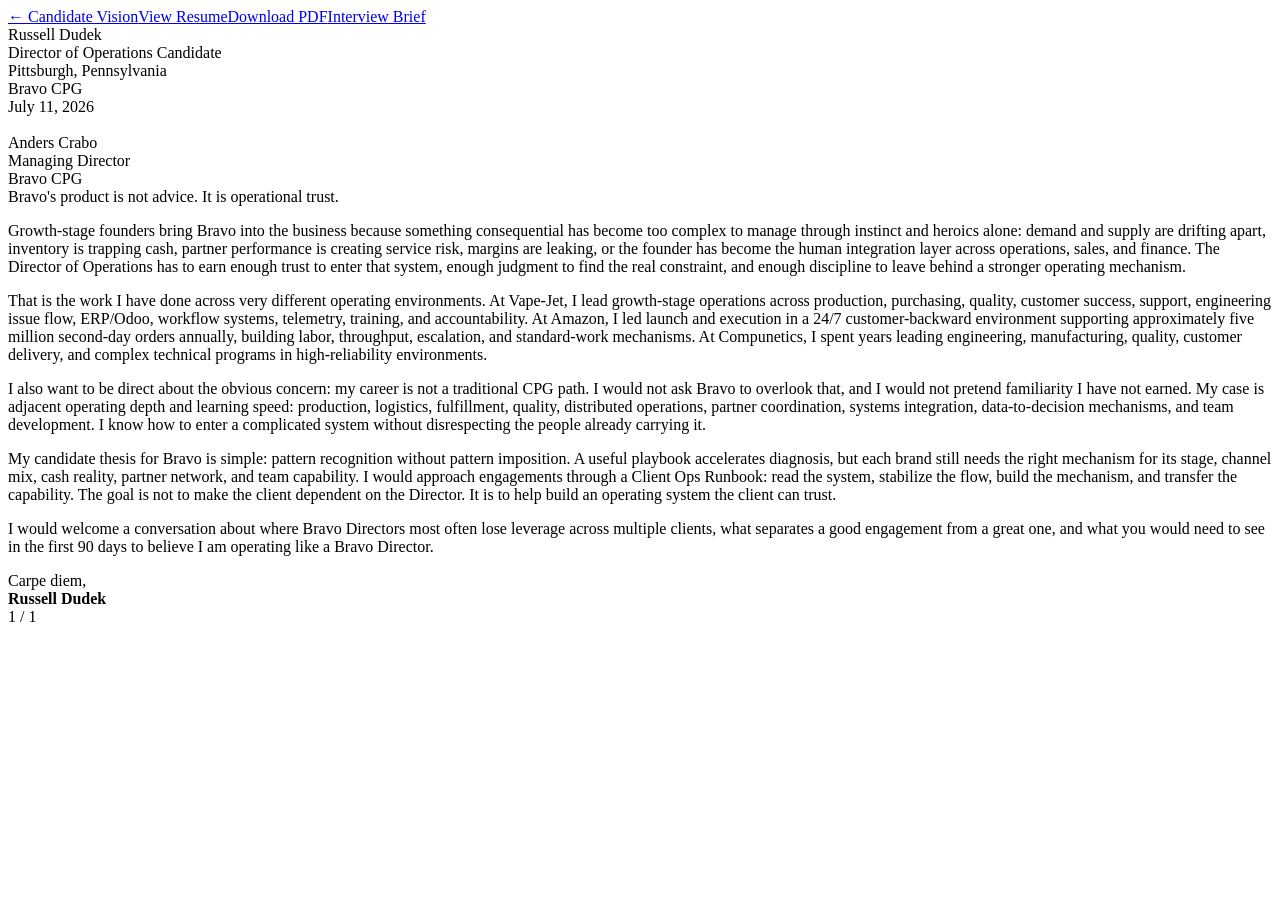
==== cover-letter.html @ 841be645 "Add one-page cover letter" ====
<!DOCTYPE html>
<html lang="en"><head><meta charset="utf-8"/><meta content="width=device-width,initial-scale=1" name="viewport"/><title>Russell Dudek | Cover Letter</title><meta content="https://airtable.com/appIlS3uJh5inT7zo/shrJfXWjArdTDacav" name="roleforge:job-posting-url"/><link href="styles.css" rel="stylesheet"/></head><body class="doc-body"><nav class="doc-nav"><a href="index.html">← Candidate Vision</a><span class="doc-actions"><a href="resume.html">View Resume</a><a download="" href="docs/russell-dudek-bravo-cpg-cover-letter.pdf">Download PDF</a><a href="interview-brief.html">Interview Brief</a></span></nav><section class="sheet cover-sheet"><header class="doc-head"><div><div class="doc-name">Russell Dudek</div><div class="doc-title">Director of Operations Candidate</div></div><div class="doc-contact">Pittsburgh, Pennsylvania<br/>Bravo CPG</div></header><div class="cover-meta">July 11, 2026<br/><br/>Anders Crabo<br/>Managing Director<br/>Bravo CPG</div><div class="cover-body"><div class="cover-hook">Bravo's product is not advice. It is operational trust.</div><p>Growth-stage founders bring Bravo into the business because something consequential has become too complex to manage through instinct and heroics alone: demand and supply are drifting apart, inventory is trapping cash, partner performance is creating service risk, margins are leaking, or the founder has become the human integration layer across operations, sales, and finance. The Director of Operations has to earn enough trust to enter that system, enough judgment to find the real constraint, and enough discipline to leave behind a stronger operating mechanism.</p><p>That is the work I have done across very different operating environments. At Vape-Jet, I lead growth-stage operations across production, purchasing, quality, customer success, support, engineering issue flow, ERP/Odoo, workflow systems, telemetry, training, and accountability. At Amazon, I led launch and execution in a 24/7 customer-backward environment supporting approximately five million second-day orders annually, building labor, throughput, escalation, and standard-work mechanisms. At Compunetics, I spent years leading engineering, manufacturing, quality, customer delivery, and complex technical programs in high-reliability environments.</p><p>I also want to be direct about the obvious concern: my career is not a traditional CPG path. I would not ask Bravo to overlook that, and I would not pretend familiarity I have not earned. My case is adjacent operating depth and learning speed: production, logistics, fulfillment, quality, distributed operations, partner coordination, systems integration, data-to-decision mechanisms, and team development. I know how to enter a complicated system without disrespecting the people already carrying it.</p><p>My candidate thesis for Bravo is simple: pattern recognition without pattern imposition. A useful playbook accelerates diagnosis, but each brand still needs the right mechanism for its stage, channel mix, cash reality, partner network, and team capability. I would approach engagements through a Client Ops Runbook: read the system, stabilize the flow, build the mechanism, and transfer the capability. The goal is not to make the client dependent on the Director. It is to help build an operating system the client can trust.</p><p>I would welcome a conversation about where Bravo Directors most often lose leverage across multiple clients, what separates a good engagement from a great one, and what you would need to see in the first 90 days to believe I am operating like a Bravo Director.</p></div><div class="cover-signoff">Carpe diem,<br/><strong>Russell Dudek</strong></div><div class="page-tag">1 / 1</div></section></body></html>
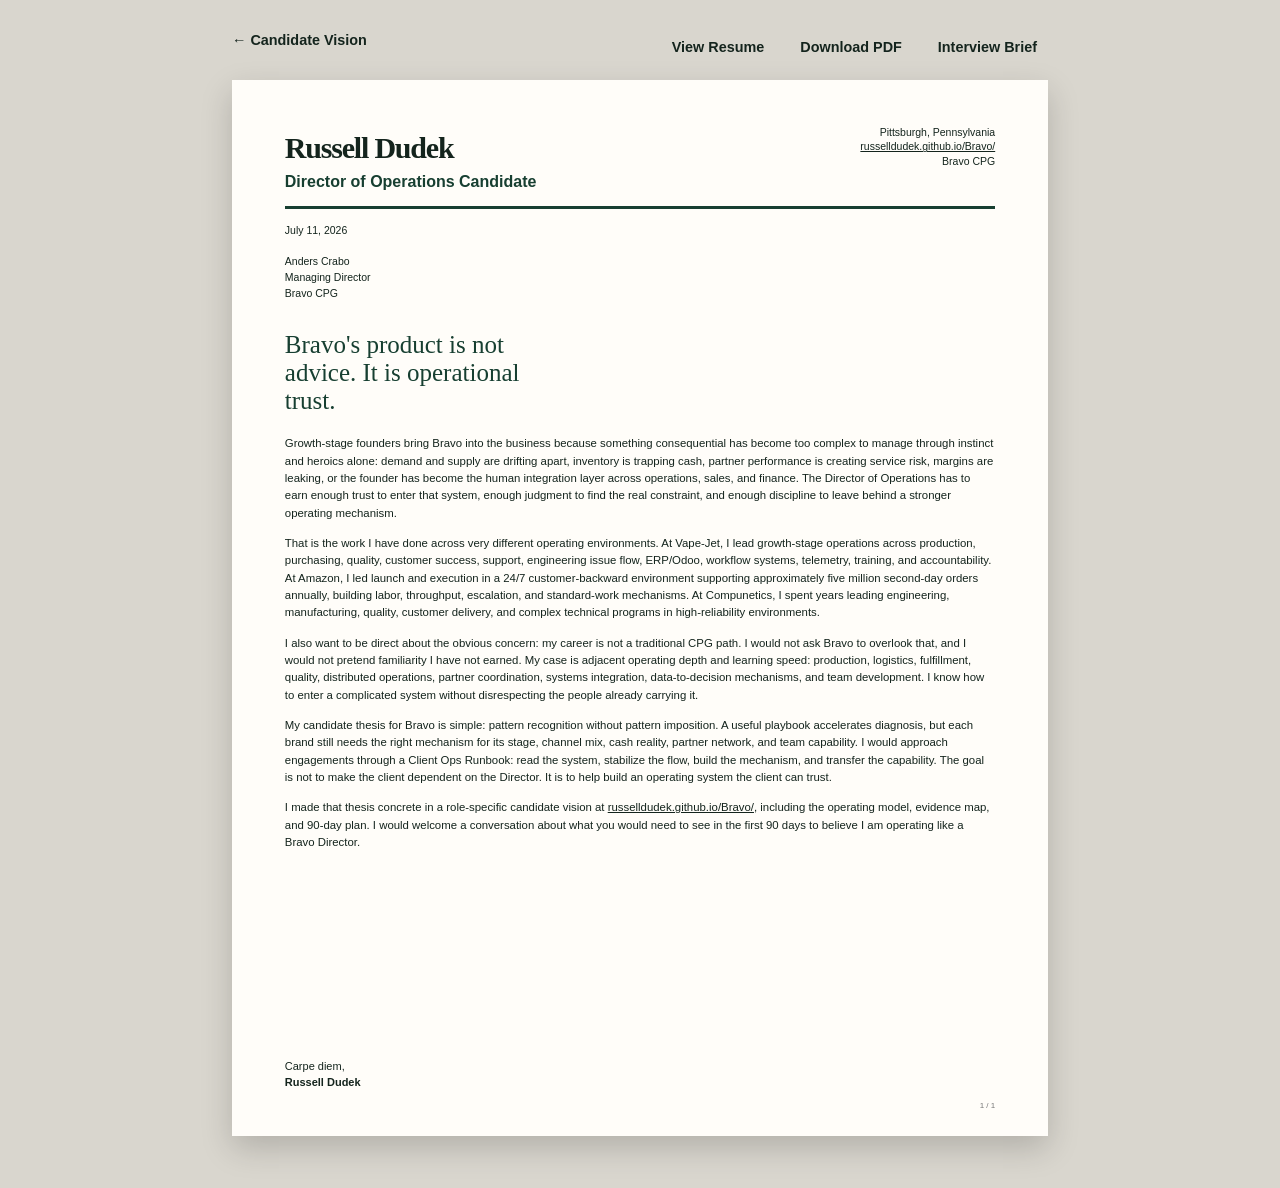
==== commit 79a59198: "Add campaign site link to cover letter" ====
--- a/cover-letter.html
+++ b/cover-letter.html
@@ -1,2 +1,2 @@
 <!DOCTYPE html>
-<html lang="en"><head><meta charset="utf-8"/><meta content="width=device-width,initial-scale=1" name="viewport"/><title>Russell Dudek | Cover Letter</title><meta content="https://airtable.com/appIlS3uJh5inT7zo/shrJfXWjArdTDacav" name="roleforge:job-posting-url"/><link href="styles.css" rel="stylesheet"/></head><body class="doc-body"><nav class="doc-nav"><a href="index.html">← Candidate Vision</a><span class="doc-actions"><a href="resume.html">View Resume</a><a download="" href="docs/russell-dudek-bravo-cpg-cover-letter.pdf">Download PDF</a><a href="interview-brief.html">Interview Brief</a></span></nav><section class="sheet cover-sheet"><header class="doc-head"><div><div class="doc-name">Russell Dudek</div><div class="doc-title">Director of Operations Candidate</div></div><div class="doc-contact">Pittsburgh, Pennsylvania<br/>Bravo CPG</div></header><div class="cover-meta">July 11, 2026<br/><br/>Anders Crabo<br/>Managing Director<br/>Bravo CPG</div><div class="cover-body"><div class="cover-hook">Bravo's product is not advice. It is operational trust.</div><p>Growth-stage founders bring Bravo into the business because something consequential has become too complex to manage through instinct and heroics alone: demand and supply are drifting apart, inventory is trapping cash, partner performance is creating service risk, margins are leaking, or the founder has become the human integration layer across operations, sales, and finance. The Director of Operations has to earn enough trust to enter that system, enough judgment to find the real constraint, and enough discipline to leave behind a stronger operating mechanism.</p><p>That is the work I have done across very different operating environments. At Vape-Jet, I lead growth-stage operations across production, purchasing, quality, customer success, support, engineering issue flow, ERP/Odoo, workflow systems, telemetry, training, and accountability. At Amazon, I led launch and execution in a 24/7 customer-backward environment supporting approximately five million second-day orders annually, building labor, throughput, escalation, and standard-work mechanisms. At Compunetics, I spent years leading engineering, manufacturing, quality, customer delivery, and complex technical programs in high-reliability environments.</p><p>I also want to be direct about the obvious concern: my career is not a traditional CPG path. I would not ask Bravo to overlook that, and I would not pretend familiarity I have not earned. My case is adjacent operating depth and learning speed: production, logistics, fulfillment, quality, distributed operations, partner coordination, systems integration, data-to-decision mechanisms, and team development. I know how to enter a complicated system without disrespecting the people already carrying it.</p><p>My candidate thesis for Bravo is simple: pattern recognition without pattern imposition. A useful playbook accelerates diagnosis, but each brand still needs the right mechanism for its stage, channel mix, cash reality, partner network, and team capability. I would approach engagements through a Client Ops Runbook: read the system, stabilize the flow, build the mechanism, and transfer the capability. The goal is not to make the client dependent on the Director. It is to help build an operating system the client can trust.</p><p>I would welcome a conversation about where Bravo Directors most often lose leverage across multiple clients, what separates a good engagement from a great one, and what you would need to see in the first 90 days to believe I am operating like a Bravo Director.</p></div><div class="cover-signoff">Carpe diem,<br/><strong>Russell Dudek</strong></div><div class="page-tag">1 / 1</div></section></body></html>
+<html lang="en"><head><meta charset="utf-8"/><meta content="width=device-width,initial-scale=1" name="viewport"/><title>Russell Dudek | Cover Letter</title><meta content="https://airtable.com/appIlS3uJh5inT7zo/shrJfXWjArdTDacav" name="roleforge:job-posting-url"/><link href="styles.css" rel="stylesheet"/></head><body class="doc-body"><nav class="doc-nav"><a href="index.html">← Candidate Vision</a><span class="doc-actions"><a href="resume.html">View Resume</a><a download="" href="docs/russell-dudek-bravo-cpg-cover-letter.pdf">Download PDF</a><a href="interview-brief.html">Interview Brief</a></span></nav><section class="sheet cover-sheet"><header class="doc-head"><div><div class="doc-name">Russell Dudek</div><div class="doc-title">Director of Operations Candidate</div></div><div class="doc-contact">Pittsburgh, Pennsylvania<br/><a href="https://russelldudek.github.io/Bravo/">russelldudek.github.io/Bravo/</a><br/>Bravo CPG</div></header><div class="cover-meta">July 11, 2026<br/><br/>Anders Crabo<br/>Managing Director<br/>Bravo CPG</div><div class="cover-body"><div class="cover-hook">Bravo's product is not advice. It is operational trust.</div><p>Growth-stage founders bring Bravo into the business because something consequential has become too complex to manage through instinct and heroics alone: demand and supply are drifting apart, inventory is trapping cash, partner performance is creating service risk, margins are leaking, or the founder has become the human integration layer across operations, sales, and finance. The Director of Operations has to earn enough trust to enter that system, enough judgment to find the real constraint, and enough discipline to leave behind a stronger operating mechanism.</p><p>That is the work I have done across very different operating environments. At Vape-Jet, I lead growth-stage operations across production, purchasing, quality, customer success, support, engineering issue flow, ERP/Odoo, workflow systems, telemetry, training, and accountability. At Amazon, I led launch and execution in a 24/7 customer-backward environment supporting approximately five million second-day orders annually, building labor, throughput, escalation, and standard-work mechanisms. At Compunetics, I spent years leading engineering, manufacturing, quality, customer delivery, and complex technical programs in high-reliability environments.</p><p>I also want to be direct about the obvious concern: my career is not a traditional CPG path. I would not ask Bravo to overlook that, and I would not pretend familiarity I have not earned. My case is adjacent operating depth and learning speed: production, logistics, fulfillment, quality, distributed operations, partner coordination, systems integration, data-to-decision mechanisms, and team development. I know how to enter a complicated system without disrespecting the people already carrying it.</p><p>My candidate thesis for Bravo is simple: pattern recognition without pattern imposition. A useful playbook accelerates diagnosis, but each brand still needs the right mechanism for its stage, channel mix, cash reality, partner network, and team capability. I would approach engagements through a Client Ops Runbook: read the system, stabilize the flow, build the mechanism, and transfer the capability. The goal is not to make the client dependent on the Director. It is to help build an operating system the client can trust.</p><p>I made that thesis concrete in a role-specific candidate vision at <a href="https://russelldudek.github.io/Bravo/">russelldudek.github.io/Bravo/</a>, including the operating model, evidence map, and 90-day plan. I would welcome a conversation about what you would need to see in the first 90 days to believe I am operating like a Bravo Director.</p></div><div class="cover-signoff">Carpe diem,<br/><strong>Russell Dudek</strong></div><div class="page-tag">1 / 1</div></section></body></html>
--- a/styles.css
+++ b/styles.css
@@ -0,0 +1,205 @@
+:root{
+  --ink:#14241d;
+  --forest:#173f31;
+  --forest-2:#0f2d24;
+  --leaf:#88c96a;
+  --lime:#c7ee93;
+  --paper:#f6f3ea;
+  --paper-2:#fffdf7;
+  --warm:#e8e1d1;
+  --orange:#e86f44;
+  --red:#b4432d;
+  --muted:#66726c;
+  --line:#c9c5b9;
+  --shadow:0 18px 45px rgba(20,36,29,.14);
+  --radius:18px;
+}
+*{box-sizing:border-box}
+html{scroll-behavior:smooth}
+body{margin:0;background:var(--paper);color:var(--ink);font-family:Inter,ui-sans-serif,-apple-system,BlinkMacSystemFont,"Segoe UI",sans-serif;line-height:1.5}
+a{color:inherit}
+a:hover{color:var(--red)}
+.container{width:min(1160px,calc(100% - 36px));margin:0 auto}
+.topbar{position:sticky;top:0;z-index:30;background:rgba(246,243,234,.94);backdrop-filter:blur(14px);border-bottom:1px solid rgba(23,63,49,.14)}
+.nav{display:flex;align-items:center;justify-content:space-between;gap:20px;min-height:68px}
+.brand{font-weight:900;letter-spacing:-.03em;text-decoration:none}.brand span{color:var(--red)}
+.navlinks{display:flex;gap:18px;flex-wrap:wrap;font-size:.9rem}.navlinks a{text-decoration:none;font-weight:700}
+.hero{padding:72px 0 48px;overflow:hidden}
+.hero-grid{display:grid;grid-template-columns:minmax(0,1.05fr) minmax(330px,.95fr);gap:46px;align-items:center}
+.eyebrow{text-transform:uppercase;letter-spacing:.14em;font-size:.76rem;font-weight:900;color:var(--red)}
+h1,h2,h3{font-family:Georgia,"Times New Roman",serif;line-height:1.02;letter-spacing:-.035em;margin:0}
+h1{font-size:clamp(3rem,7vw,6.5rem);max-width:10ch}
+h2{font-size:clamp(2.2rem,4.3vw,4.2rem)}
+h3{font-size:clamp(1.35rem,2vw,2rem)}
+.lead{font-size:clamp(1.05rem,1.6vw,1.35rem);max-width:62ch;color:#31433b}
+.hero-actions{display:flex;gap:12px;flex-wrap:wrap;margin-top:28px}
+.btn{display:inline-flex;align-items:center;justify-content:center;min-height:46px;padding:0 18px;border:1px solid var(--forest);border-radius:999px;text-decoration:none;font-weight:850;transition:.2s transform,.2s background,.2s color}.btn:hover{transform:translateY(-2px);color:inherit}.btn.primary{background:var(--forest);color:white}.btn.secondary{background:transparent}
+.runbook{position:relative;background:var(--forest);color:white;border-radius:28px;padding:30px;box-shadow:var(--shadow);transform:rotate(1deg)}
+.runbook:before{content:"CLIENT OPS RUNBOOK";position:absolute;left:-42px;top:50%;transform:rotate(-90deg) translateX(-50%);transform-origin:left top;font-size:.72rem;letter-spacing:.16em;font-weight:900;color:var(--lime)}
+.runbook-header{display:flex;justify-content:space-between;gap:16px;align-items:center;padding-bottom:18px;border-bottom:1px solid rgba(255,255,255,.25)}
+.runbook small{color:#cfe1d8}
+.chapter-list{display:grid;gap:12px;margin-top:18px}.chapter{display:grid;grid-template-columns:42px 1fr auto;gap:12px;align-items:center;padding:14px;border-radius:14px;background:rgba(255,255,255,.08);border:1px solid rgba(255,255,255,.12)}
+.chapter b{font-family:Georgia,serif;font-size:1.15rem}.chapter .num{width:34px;height:34px;border-radius:50%;display:grid;place-items:center;background:var(--lime);color:var(--forest-2);font-weight:950}.chapter .mark{font-size:.82rem;color:var(--lime);font-weight:900}
+.section{padding:76px 0}.section.alt{background:var(--paper-2);border-top:1px solid var(--line);border-bottom:1px solid var(--line)}
+.section-head{display:grid;grid-template-columns:.7fr 1.3fr;gap:28px;align-items:end;margin-bottom:34px}.section-head p{margin:0;color:var(--muted);font-size:1.08rem}
+.tension-grid{display:grid;grid-template-columns:repeat(2,1fr);gap:18px}.tension{padding:24px;border-top:5px solid var(--forest);background:var(--paper-2);box-shadow:0 8px 24px rgba(20,36,29,.08)}.tension strong{display:block;font-size:1.15rem;margin-bottom:8px}.tension p{margin:0;color:var(--muted)}
+.manifesto{background:var(--forest-2);color:white;border-radius:30px;padding:clamp(28px,5vw,60px);box-shadow:var(--shadow)}.manifesto blockquote{font-family:Georgia,serif;font-size:clamp(2rem,4vw,4rem);line-height:1.08;margin:0;max-width:18ch}.manifesto p{max-width:70ch;color:#d7e3de}
+.model{display:grid;grid-template-columns:290px 1fr;gap:28px;align-items:start}.model-index{position:sticky;top:94px;display:grid;gap:10px}.model-index button{appearance:none;border:1px solid var(--line);background:var(--paper-2);text-align:left;padding:14px 16px;border-radius:12px;font:inherit;font-weight:850;cursor:pointer}.model-index button[aria-selected="true"]{background:var(--forest);color:white;border-color:var(--forest)}
+.model-panel{min-height:430px;background:var(--paper-2);border:1px solid var(--line);border-radius:24px;padding:30px;box-shadow:var(--shadow)}.panel-kicker{color:var(--red);font-weight:900;text-transform:uppercase;letter-spacing:.1em;font-size:.74rem}.panel-grid{display:grid;grid-template-columns:1fr 1fr;gap:16px;margin-top:24px}.artifact{padding:18px;border:1px dashed var(--line);border-radius:14px;background:#fff}.artifact b{display:block;margin-bottom:6px}.artifact p{margin:0;color:var(--muted);font-size:.94rem}
+.scorebar{display:grid;grid-template-columns:160px 1fr 46px;gap:12px;align-items:center;margin:12px 0}.bar{height:10px;border-radius:999px;background:#e4e5df;overflow:hidden}.bar i{display:block;height:100%;background:var(--forest);border-radius:inherit}
+.proof-trail{position:relative;margin-top:34px}.proof-trail:before{content:"";position:absolute;left:20px;top:0;bottom:0;width:2px;background:var(--line)}.proof-item{position:relative;padding:0 0 34px 70px}.proof-item:before{content:"";position:absolute;left:11px;top:5px;width:20px;height:20px;border-radius:50%;background:var(--paper);border:5px solid var(--forest)}.proof-item h3{margin-bottom:6px}.proof-meta{font-weight:900;color:var(--red);font-size:.84rem;text-transform:uppercase;letter-spacing:.08em}.proof-item p{color:var(--muted);max-width:75ch}
+.plan-grid{display:grid;grid-template-columns:repeat(3,1fr);gap:18px}.phase{background:var(--paper-2);border:1px solid var(--line);border-radius:20px;padding:24px}.phase .day{font-size:3rem;font-family:Georgia,serif;color:var(--forest);font-weight:700}.phase ul{padding-left:18px;color:var(--muted)}
+.objection{display:grid;grid-template-columns:1fr 1.4fr;gap:28px;background:#241d18;color:#fff;border-radius:26px;padding:34px}.objection h2{font-size:clamp(2rem,4vw,3.8rem)}.objection p{color:#e9e0d7}.truth{border-left:4px solid var(--orange);padding-left:18px;font-weight:800}
+.q-list{counter-reset:q;display:grid;gap:14px}.q{counter-increment:q;display:grid;grid-template-columns:48px 1fr;gap:18px;align-items:start;padding:18px 0;border-bottom:1px solid var(--line)}.q:before{content:counter(q,decimal-leading-zero);font-family:Georgia,serif;font-size:1.5rem;color:var(--red)}
+.source-list{font-size:.9rem;color:var(--muted)}
+.footer{padding:34px 0 60px}.footer-grid{display:flex;justify-content:space-between;gap:20px;flex-wrap:wrap;border-top:1px solid var(--line);padding-top:24px}
+.note{padding:16px;border-left:4px solid var(--leaf);background:#eef6e9;color:#31433b}
+.hypothesis{font-size:.86rem;color:#6c5c50;font-style:italic}
+/* document pages */
+.doc-body{background:#d9d6ce;padding:30px}.doc-nav{width:min(8.5in,calc(100% - 20px));margin:0 auto 14px;display:flex;justify-content:space-between;gap:12px;flex-wrap:wrap}.doc-nav a{text-decoration:none;font-weight:800;font-size:.9rem}.sheet{width:8.5in;min-height:11in;margin:0 auto 22px;background:#fffdf9;box-shadow:0 12px 30px rgba(0,0,0,.18);padding:.47in .55in;position:relative;overflow:hidden}.sheet + .sheet{page-break-before:always}.doc-head{display:flex;justify-content:space-between;gap:28px;border-bottom:3px solid var(--forest);padding-bottom:12px;margin-bottom:14px}.doc-name{font-family:Georgia,serif;font-size:30px;font-weight:700;letter-spacing:-.04em}.doc-title{font-weight:900;color:var(--forest)}.doc-contact{text-align:right;font-size:10.5px;line-height:1.4}.doc-summary{font-size:11px;line-height:1.42;margin:0 0 12px}.cap-strip{display:flex;flex-wrap:wrap;gap:5px;margin-bottom:13px}.cap-strip span{font-size:8.5px;font-weight:850;text-transform:uppercase;letter-spacing:.045em;padding:4px 7px;border:1px solid #97aa9f;border-radius:999px}.resume-grid{display:grid;grid-template-columns:1.62fr .78fr;gap:20px}.resume-main h2,.resume-side h2,.cover-body h2{font-family:Inter,ui-sans-serif,sans-serif;font-size:11px;letter-spacing:.08em;text-transform:uppercase;border-bottom:1px solid var(--line);padding-bottom:4px;margin:0 0 8px;color:var(--forest)}.role{margin-bottom:12px}.role-top{display:flex;justify-content:space-between;gap:10px;align-items:baseline}.role h3{font-family:Inter,ui-sans-serif,sans-serif;font-size:12.2px;letter-spacing:0;line-height:1.2;margin:0}.role .org{font-size:10px;font-weight:900;color:var(--red)}.role .dates{font-size:9px;color:var(--muted);white-space:nowrap}.role ul{margin:5px 0 0;padding-left:15px;font-size:9.4px;line-height:1.32}.role li{margin-bottom:3px}.side-block{margin-bottom:13px}.side-block p,.side-block li{font-size:9.3px;line-height:1.34}.side-block ul{margin:4px 0 0;padding-left:15px}.small-link{font-size:8.5px;word-break:break-all}.page-tag{position:absolute;right:.55in;bottom:.25in;font-size:8px;color:#777}
+.cover-sheet{display:flex;flex-direction:column}.cover-meta{font-size:10.5px;margin-bottom:26px}.cover-body{font-size:11.4px;line-height:1.52}.cover-body p{margin:0 0 13px}.cover-signoff{margin-top:auto;font-size:11px}.cover-hook{font-family:Georgia,serif;font-size:25px;line-height:1.12;color:var(--forest);margin:4px 0 20px;max-width:19ch}
+/* portfolio simulator */
+.sim-grid{display:grid;grid-template-columns:repeat(4,1fr);gap:14px}.client-card{background:var(--paper-2);border:1px solid var(--line);border-radius:18px;padding:18px}.client-card h3{font-family:Inter,sans-serif;font-size:1.1rem;letter-spacing:0}.metric-row{margin:14px 0}.metric-row label{display:flex;justify-content:space-between;font-size:.88rem;font-weight:800}.metric-row input{width:100%}.score{font-family:Georgia,serif;font-size:2.4rem;color:var(--forest)}.allocation{margin-top:10px;padding:10px;border-radius:12px;background:#eef6e9;font-weight:850}.sim-summary{margin-top:22px;padding:20px;border-radius:18px;background:var(--forest);color:white}
+@media (max-width:900px){.hero-grid,.section-head,.model,.objection{grid-template-columns:1fr}.model-index{position:static;grid-template-columns:repeat(2,1fr)}.tension-grid,.panel-grid,.plan-grid,.sim-grid{grid-template-columns:1fr 1fr}.runbook{transform:none}.runbook:before{display:none}}
+@media (max-width:620px){.nav{align-items:flex-start;padding:12px 0}.navlinks{font-size:.8rem;gap:10px}.hero{padding-top:44px}.tension-grid,.panel-grid,.plan-grid,.sim-grid{grid-template-columns:1fr}.model-index{grid-template-columns:1fr}.objection{padding:24px}.scorebar{grid-template-columns:110px 1fr 40px}}
+@media (prefers-reduced-motion:reduce){html{scroll-behavior:auto}*,*:before,*:after{animation:none!important;transition:none!important}}
+@media print{
+  @page{size:Letter;margin:0}
+  body.doc-body{background:white;padding:0}
+  .doc-nav{display:none!important}
+  .sheet{width:8.5in;height:11in;min-height:11in;margin:0;box-shadow:none;page-break-after:always;break-after:page}
+  .sheet:last-child{page-break-after:auto;break-after:auto}
+  a{text-decoration:none;color:inherit}
+}
+
+
+/* canonical RoleForge artifact controls and balanced print composition */
+.doc-actions{display:flex;gap:14px;align-items:center;flex-wrap:wrap}
+.doc-actions a,.artifact-actions a{border-radius:999px;padding:7px 11px;outline-offset:3px}
+.doc-actions a:focus-visible,.artifact-actions a:focus-visible,.doc-nav a:focus-visible{outline:3px solid var(--orange)}
+.artifact-actions{background:var(--paper-2);border-bottom:1px solid var(--line)}
+.artifact-actions-inner{display:flex;align-items:center;justify-content:space-between;gap:16px;padding:12px 0}
+.artifact-actions a{text-decoration:none;font-weight:850}
+.resume-sheet{padding:.42in .50in .40in}
+.resume-grid-balanced{grid-template-columns:1.7fr .82fr;gap:18px}
+.resume-grid-balanced .role{margin-bottom:13px}
+.resume-grid-balanced .role h3{font-size:12.8px}
+.resume-grid-balanced .role .org{font-size:10.4px}
+.resume-grid-balanced .role .dates{font-size:9.4px}
+.resume-grid-balanced .role ul{font-size:9.8px;line-height:1.37;margin-top:6px}
+.resume-grid-balanced .role li{margin-bottom:3.5px}
+.resume-grid-balanced .side-block{margin-bottom:15px}
+.resume-grid-balanced .side-block p,.resume-grid-balanced .side-block li{font-size:9.7px;line-height:1.39}
+.resume-grid-balanced .resume-main h2,.resume-grid-balanced .resume-side h2{font-size:11.3px}
+.emphasis-block{border-left:3px solid var(--orange);padding-left:10px}
+.section-spacer{margin-top:12px!important}
+.transfer-table{width:100%;border-collapse:collapse;font-size:8.9px;line-height:1.3;margin-top:5px}
+.transfer-table th,.transfer-table td{border:1px solid #c9c5b9;padding:5px 6px;vertical-align:top;text-align:left}
+.transfer-table th{background:#edf2ec;color:var(--forest);font-size:8.2px;text-transform:uppercase;letter-spacing:.05em}
+.muted-copy{color:var(--muted)}
+.tight-list{margin:4px 0 7px;padding-left:17px;font-size:9.7px;line-height:1.38}
+.page-two-grid .resume-main{padding-bottom:.18in}
+.report-body .section,.report-body .hero{break-inside:auto}
+.report-body .tension,.report-body .phase,.report-body .proof-item,.report-body .objection,.report-body .q,.report-body .manifesto,.report-body .note,.report-body .client-card,.report-body .sim-summary{break-inside:avoid;page-break-inside:avoid}
+.report-body h1,.report-body h2,.report-body h3{break-after:avoid;page-break-after:avoid}
+
+@media print{
+  .artifact-actions,.report-body .topbar,.report-body .footer{display:none!important}
+  body.report-body{background:white;color:#17221d;font-size:9.4pt;line-height:1.38}
+  body.report-body .container{width:auto;max-width:none;margin:0}
+  body.report-body .hero{padding:.35in .55in .22in;border-bottom:2px solid var(--forest)}
+  body.report-body .section{padding:.28in .55in;border-top:0}
+  body.report-body .section.alt{background:#f7f5ef!important;border-top:1px solid #d4d0c5;border-bottom:1px solid #d4d0c5}
+  body.report-body h1{font-size:28pt;max-width:none}
+  body.report-body h2{font-size:19pt}
+  body.report-body h3{font-size:12pt}
+  body.report-body .lead{font-size:11pt}
+  body.report-body .section-head{grid-template-columns:.9fr 1.1fr;gap:18px;margin-bottom:18px}
+  body.report-body .section-head p{font-size:9.4pt}
+  body.report-body .tension-grid{gap:10px}
+  body.report-body .tension{padding:13px;box-shadow:none}
+  body.report-body .plan-grid{gap:10px}
+  body.report-body .phase{padding:14px}
+  body.report-body .phase .day{font-size:23pt}
+  body.report-body .proof-item{padding:0 0 18px 50px}
+  body.report-body .proof-trail:before{left:14px}
+  body.report-body .proof-item:before{left:5px}
+  body.report-body .manifesto{padding:22px;box-shadow:none}
+  body.report-body .manifesto blockquote{font-size:25pt}
+  body.report-body .objection{padding:20px;gap:18px}
+  body.report-body .q{padding:11px 0;gap:10px;grid-template-columns:38px 1fr}
+  body.report-body .sim-grid{gap:8px}
+  body.report-body .client-card{padding:11px}
+  body.report-body input[type=range]{display:none}
+  body.report-body .score{font-size:22pt}
+  @page{size:Letter;margin:.34in .25in .42in;@bottom-center{content:"Bravo CPG Candidate Campaign  |  " counter(page) " / " counter(pages);font-size:7.5pt;color:#66726c}}
+}
+
+@media print{
+  body.report-one{font-size:7.7pt;line-height:1.24}
+  body.report-one .hero{padding:.16in .42in .10in}
+  body.report-one .section{padding:.11in .42in}
+  body.report-one h1{font-size:20pt;line-height:1.0}
+  body.report-one h2{font-size:13.2pt;line-height:1.04}
+  body.report-one h3{font-size:9.4pt}
+  body.report-one .lead{font-size:8.6pt;line-height:1.28}
+  body.report-one .section-head{gap:11px;margin-bottom:8px}
+  body.report-one .section-head p{font-size:7.7pt;line-height:1.25}
+  body.report-one .eyebrow{font-size:6.4pt;margin-bottom:3px}
+  body.report-one .tension-grid,body.report-one .plan-grid,body.report-one .sim-grid{gap:6px}
+  body.report-one .tension,body.report-one .phase,body.report-one .client-card{padding:8px;border-radius:8px}
+  body.report-one .phase .day{font-size:16pt}
+  body.report-one .phase ul{margin:4px 0;padding-left:13px}
+  body.report-one .phase li{margin-bottom:1px}
+  body.report-one .q{padding:5px 0;grid-template-columns:25px 1fr;gap:6px}
+  body.report-one .q:before{font-size:10pt}
+  body.report-one .objection{padding:10px;gap:10px;border-radius:10px}
+  body.report-one .manifesto{padding:10px;border-radius:10px}
+  body.report-one .manifesto blockquote{font-size:16pt}
+  body.report-one .score{font-size:15pt}
+  body.report-one .metric-row{margin:4px 0}
+  body.report-one .metric-row label{font-size:7pt}
+  body.report-one .sim-summary{padding:7px;margin-top:5px}
+  body.report-one .btn{min-height:0;padding:4px 8px;font-size:7pt}
+  body.report-entry .section:last-of-type .btn{display:none}
+  body.report-entry .section:last-of-type{border-top:1px solid #d4d0c5}
+  body.report-sim .section:last-of-type{padding-top:6px}
+  body.report-sim .section:last-of-type .note{padding:5px;font-size:7pt}
+  body.report-questions .q-list{gap:0}
+  body.report-questions .section:last-of-type{padding-top:6px}
+  body.report-objections .tension-grid{grid-template-columns:repeat(2,1fr)}
+
+  body.report-two{font-size:8.1pt;line-height:1.27}
+  body.report-two .hero{padding:.20in .45in .12in}
+  body.report-two .section{padding:.14in .45in}
+  body.report-two h1{font-size:22pt}
+  body.report-two h2{font-size:14.5pt}
+  body.report-two h3{font-size:10pt}
+  body.report-two .lead{font-size:9pt}
+  body.report-two .section-head{gap:12px;margin-bottom:9px}
+  body.report-two .section-head p{font-size:8.1pt}
+  body.report-two .tension-grid{gap:7px}
+  body.report-two .tension{padding:9px}
+  body.report-two .manifesto{padding:12px}
+  body.report-two .manifesto blockquote{font-size:18pt}
+  body.report-two .proof-item{padding:0 0 8px 38px}
+  body.report-two .proof-item:before{width:12px;height:12px;border-width:3px}
+  body.report-two .proof-trail:before{left:11px}
+}
+
+@media print{
+  body.report-brief .source-list,body.report-brief .source-list p{font-size:6.7pt!important;line-height:1.12!important;margin:0!important}
+  body.report-brief .section:last-of-type{padding-top:.07in!important;padding-bottom:.07in!important}
+  body.report-brief .section:last-of-type .section-head{margin-bottom:3px!important}
+}
+@media print{
+  body.report-one{font-size:8.25pt;line-height:1.28}
+  body.report-one h1{font-size:22.5pt}
+  body.report-one h2{font-size:14.4pt}
+  body.report-one h3{font-size:10.2pt}
+  body.report-one .lead{font-size:9.2pt}
+  body.report-one .section-head p{font-size:8.25pt}
+  body.report-one .phase .day{font-size:18pt}
+  body.report-one .q:before{font-size:11pt}
+  body.report-one .tension,body.report-one .phase,body.report-one .client-card{padding:9px}
+}
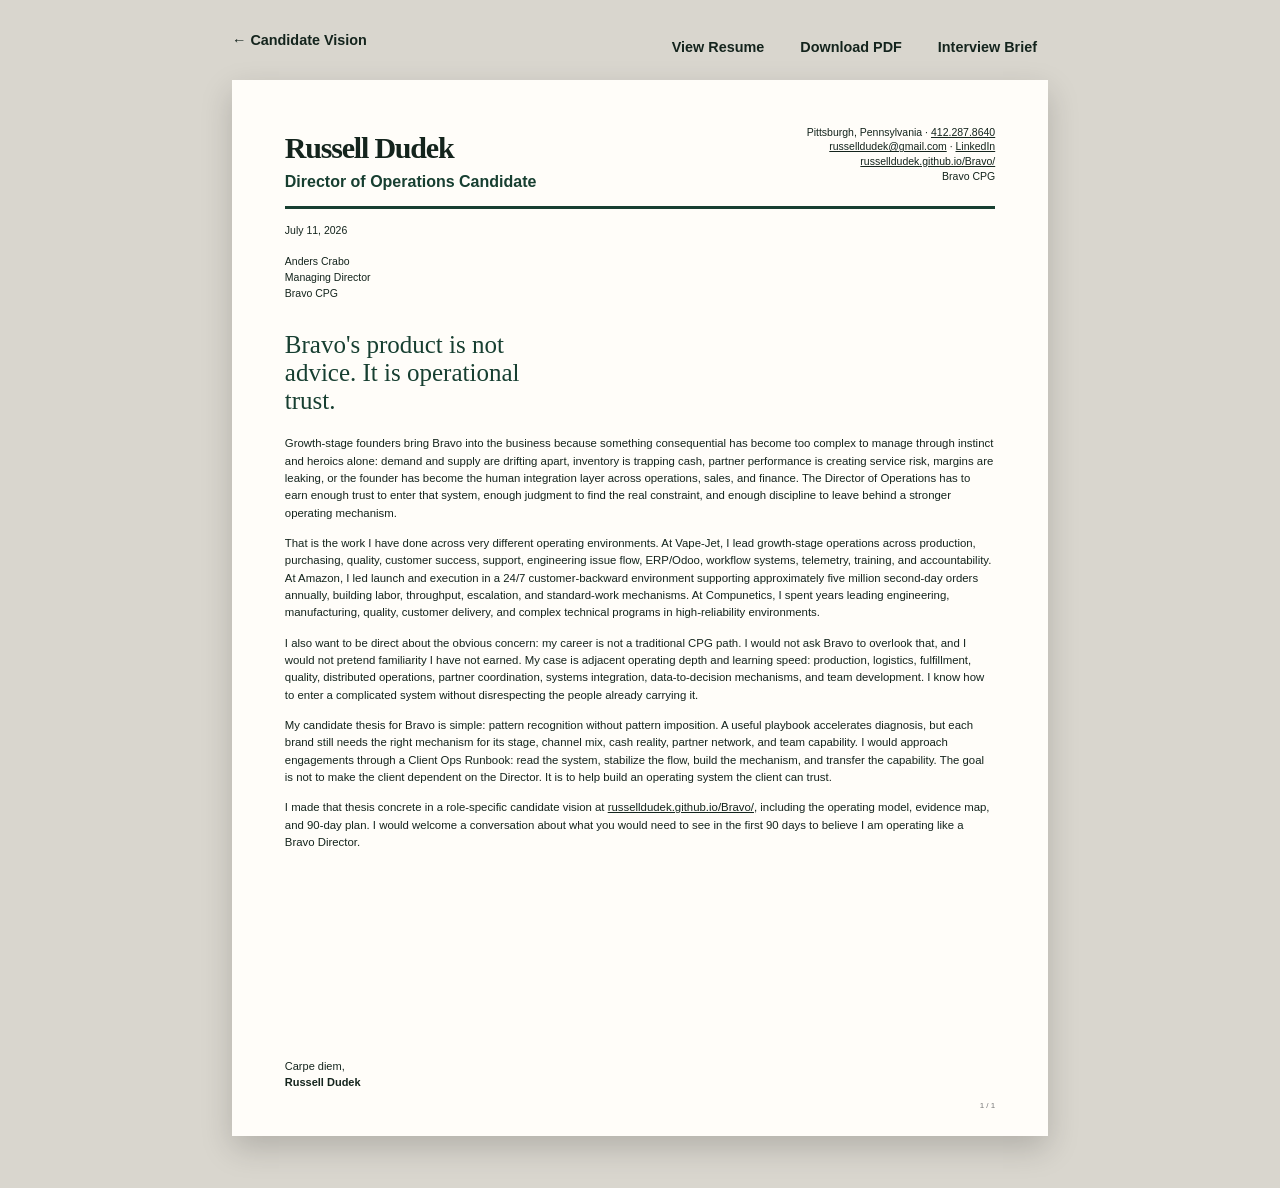
==== commit 0391ea32: "Add complete contact information to cover letter header" ====
--- a/cover-letter.html
+++ b/cover-letter.html
@@ -1,2 +1,2 @@
 <!DOCTYPE html>
-<html lang="en"><head><meta charset="utf-8"/><meta content="width=device-width,initial-scale=1" name="viewport"/><title>Russell Dudek | Cover Letter</title><meta content="https://airtable.com/appIlS3uJh5inT7zo/shrJfXWjArdTDacav" name="roleforge:job-posting-url"/><link href="styles.css" rel="stylesheet"/></head><body class="doc-body"><nav class="doc-nav"><a href="index.html">← Candidate Vision</a><span class="doc-actions"><a href="resume.html">View Resume</a><a download="" href="docs/russell-dudek-bravo-cpg-cover-letter.pdf">Download PDF</a><a href="interview-brief.html">Interview Brief</a></span></nav><section class="sheet cover-sheet"><header class="doc-head"><div><div class="doc-name">Russell Dudek</div><div class="doc-title">Director of Operations Candidate</div></div><div class="doc-contact">Pittsburgh, Pennsylvania<br/><a href="https://russelldudek.github.io/Bravo/">russelldudek.github.io/Bravo/</a><br/>Bravo CPG</div></header><div class="cover-meta">July 11, 2026<br/><br/>Anders Crabo<br/>Managing Director<br/>Bravo CPG</div><div class="cover-body"><div class="cover-hook">Bravo's product is not advice. It is operational trust.</div><p>Growth-stage founders bring Bravo into the business because something consequential has become too complex to manage through instinct and heroics alone: demand and supply are drifting apart, inventory is trapping cash, partner performance is creating service risk, margins are leaking, or the founder has become the human integration layer across operations, sales, and finance. The Director of Operations has to earn enough trust to enter that system, enough judgment to find the real constraint, and enough discipline to leave behind a stronger operating mechanism.</p><p>That is the work I have done across very different operating environments. At Vape-Jet, I lead growth-stage operations across production, purchasing, quality, customer success, support, engineering issue flow, ERP/Odoo, workflow systems, telemetry, training, and accountability. At Amazon, I led launch and execution in a 24/7 customer-backward environment supporting approximately five million second-day orders annually, building labor, throughput, escalation, and standard-work mechanisms. At Compunetics, I spent years leading engineering, manufacturing, quality, customer delivery, and complex technical programs in high-reliability environments.</p><p>I also want to be direct about the obvious concern: my career is not a traditional CPG path. I would not ask Bravo to overlook that, and I would not pretend familiarity I have not earned. My case is adjacent operating depth and learning speed: production, logistics, fulfillment, quality, distributed operations, partner coordination, systems integration, data-to-decision mechanisms, and team development. I know how to enter a complicated system without disrespecting the people already carrying it.</p><p>My candidate thesis for Bravo is simple: pattern recognition without pattern imposition. A useful playbook accelerates diagnosis, but each brand still needs the right mechanism for its stage, channel mix, cash reality, partner network, and team capability. I would approach engagements through a Client Ops Runbook: read the system, stabilize the flow, build the mechanism, and transfer the capability. The goal is not to make the client dependent on the Director. It is to help build an operating system the client can trust.</p><p>I made that thesis concrete in a role-specific candidate vision at <a href="https://russelldudek.github.io/Bravo/">russelldudek.github.io/Bravo/</a>, including the operating model, evidence map, and 90-day plan. I would welcome a conversation about what you would need to see in the first 90 days to believe I am operating like a Bravo Director.</p></div><div class="cover-signoff">Carpe diem,<br/><strong>Russell Dudek</strong></div><div class="page-tag">1 / 1</div></section></body></html>+<html lang="en"><head><meta charset="utf-8"/><meta content="width=device-width,initial-scale=1" name="viewport"/><title>Russell Dudek | Cover Letter</title><meta content="https://airtable.com/appIlS3uJh5inT7zo/shrJfXWjArdTDacav" name="roleforge:job-posting-url"/><link href="styles.css" rel="stylesheet"/></head><body class="doc-body"><nav class="doc-nav"><a href="index.html">← Candidate Vision</a><span class="doc-actions"><a href="resume.html">View Resume</a><a download="" href="docs/russell-dudek-bravo-cpg-cover-letter.pdf">Download PDF</a><a href="interview-brief.html">Interview Brief</a></span></nav><section class="sheet cover-sheet"><header class="doc-head"><div><div class="doc-name">Russell Dudek</div><div class="doc-title">Director of Operations Candidate</div></div><div class="doc-contact">Pittsburgh, Pennsylvania &middot; <a href="tel:+14122878640">412.287.8640</a><br/><a href="mailto:russelldudek@gmail.com">russelldudek@gmail.com</a> &middot; <a href="https://www.linkedin.com/in/russelldudek">LinkedIn</a><br/><a href="https://russelldudek.github.io/Bravo/">russelldudek.github.io/Bravo/</a><br/>Bravo CPG</div></header><div class="cover-meta">July 11, 2026<br/><br/>Anders Crabo<br/>Managing Director<br/>Bravo CPG</div><div class="cover-body"><div class="cover-hook">Bravo's product is not advice. It is operational trust.</div><p>Growth-stage founders bring Bravo into the business because something consequential has become too complex to manage through instinct and heroics alone: demand and supply are drifting apart, inventory is trapping cash, partner performance is creating service risk, margins are leaking, or the founder has become the human integration layer across operations, sales, and finance. The Director of Operations has to earn enough trust to enter that system, enough judgment to find the real constraint, and enough discipline to leave behind a stronger operating mechanism.</p><p>That is the work I have done across very different operating environments. At Vape-Jet, I lead growth-stage operations across production, purchasing, quality, customer success, support, engineering issue flow, ERP/Odoo, workflow systems, telemetry, training, and accountability. At Amazon, I led launch and execution in a 24/7 customer-backward environment supporting approximately five million second-day orders annually, building labor, throughput, escalation, and standard-work mechanisms. At Compunetics, I spent years leading engineering, manufacturing, quality, customer delivery, and complex technical programs in high-reliability environments.</p><p>I also want to be direct about the obvious concern: my career is not a traditional CPG path. I would not ask Bravo to overlook that, and I would not pretend familiarity I have not earned. My case is adjacent operating depth and learning speed: production, logistics, fulfillment, quality, distributed operations, partner coordination, systems integration, data-to-decision mechanisms, and team development. I know how to enter a complicated system without disrespecting the people already carrying it.</p><p>My candidate thesis for Bravo is simple: pattern recognition without pattern imposition. A useful playbook accelerates diagnosis, but each brand still needs the right mechanism for its stage, channel mix, cash reality, partner network, and team capability. I would approach engagements through a Client Ops Runbook: read the system, stabilize the flow, build the mechanism, and transfer the capability. The goal is not to make the client dependent on the Director. It is to help build an operating system the client can trust.</p><p>I made that thesis concrete in a role-specific candidate vision at <a href="https://russelldudek.github.io/Bravo/">russelldudek.github.io/Bravo/</a>, including the operating model, evidence map, and 90-day plan. I would welcome a conversation about what you would need to see in the first 90 days to believe I am operating like a Bravo Director.</p></div><div class="cover-signoff">Carpe diem,<br/><strong>Russell Dudek</strong></div><div class="page-tag">1 / 1</div></section></body></html>
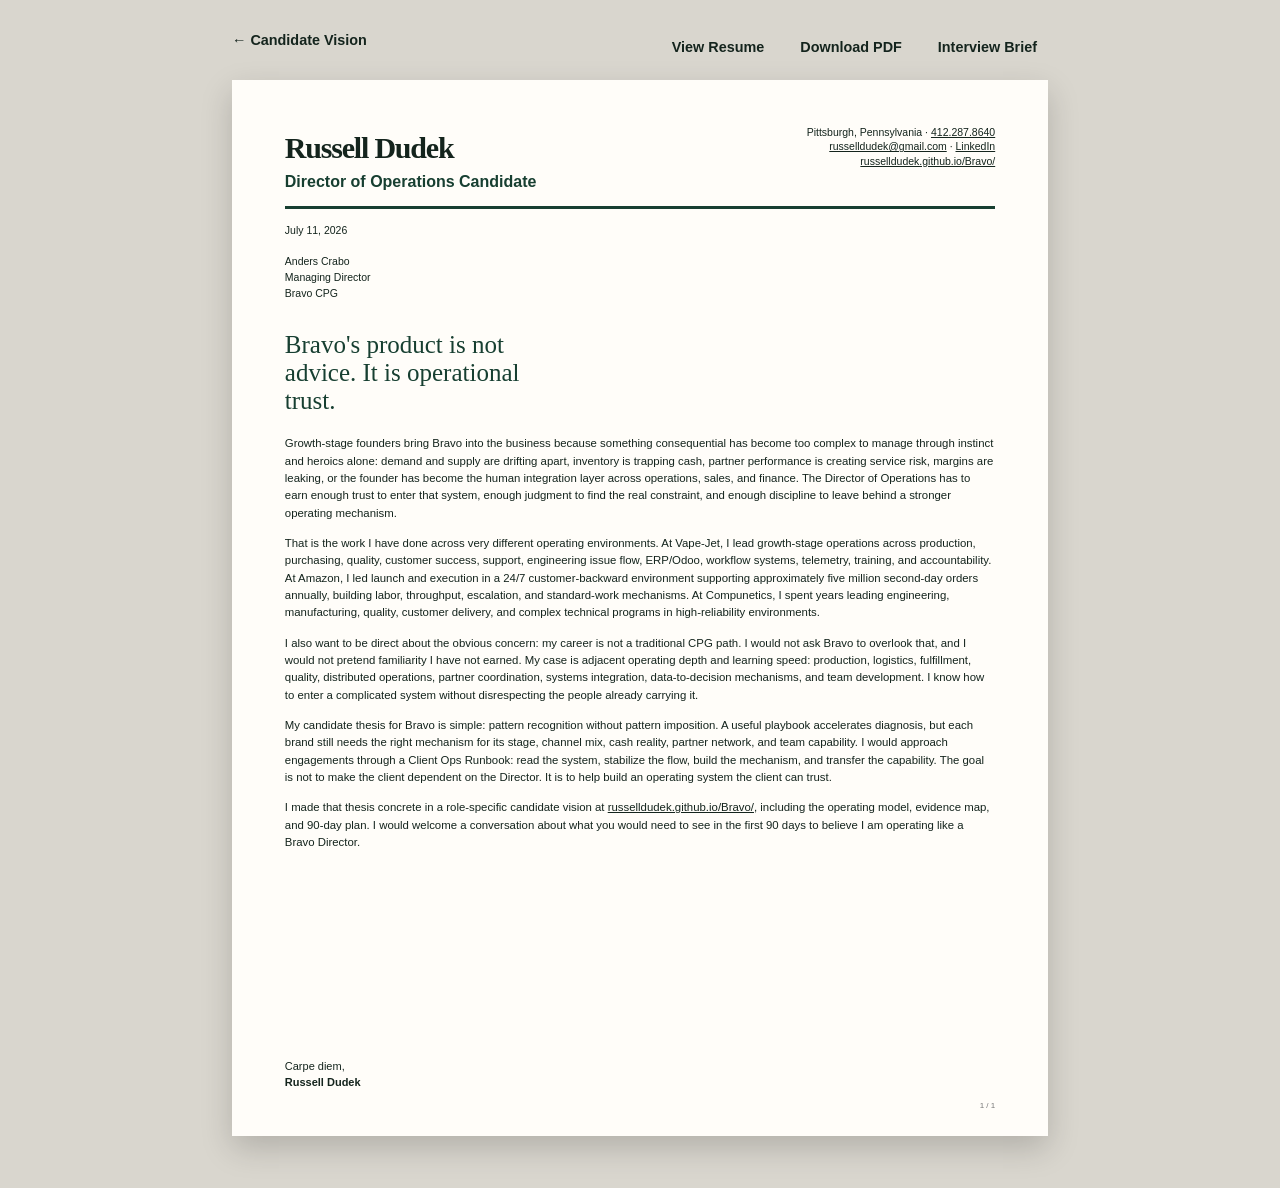
==== commit da60da9f: "Compact cover letter contact header to preserve one-page layout" ====
--- a/cover-letter.html
+++ b/cover-letter.html
@@ -1,2 +1,2 @@
 <!DOCTYPE html>
-<html lang="en"><head><meta charset="utf-8"/><meta content="width=device-width,initial-scale=1" name="viewport"/><title>Russell Dudek | Cover Letter</title><meta content="https://airtable.com/appIlS3uJh5inT7zo/shrJfXWjArdTDacav" name="roleforge:job-posting-url"/><link href="styles.css" rel="stylesheet"/></head><body class="doc-body"><nav class="doc-nav"><a href="index.html">← Candidate Vision</a><span class="doc-actions"><a href="resume.html">View Resume</a><a download="" href="docs/russell-dudek-bravo-cpg-cover-letter.pdf">Download PDF</a><a href="interview-brief.html">Interview Brief</a></span></nav><section class="sheet cover-sheet"><header class="doc-head"><div><div class="doc-name">Russell Dudek</div><div class="doc-title">Director of Operations Candidate</div></div><div class="doc-contact">Pittsburgh, Pennsylvania &middot; <a href="tel:+14122878640">412.287.8640</a><br/><a href="mailto:russelldudek@gmail.com">russelldudek@gmail.com</a> &middot; <a href="https://www.linkedin.com/in/russelldudek">LinkedIn</a><br/><a href="https://russelldudek.github.io/Bravo/">russelldudek.github.io/Bravo/</a><br/>Bravo CPG</div></header><div class="cover-meta">July 11, 2026<br/><br/>Anders Crabo<br/>Managing Director<br/>Bravo CPG</div><div class="cover-body"><div class="cover-hook">Bravo's product is not advice. It is operational trust.</div><p>Growth-stage founders bring Bravo into the business because something consequential has become too complex to manage through instinct and heroics alone: demand and supply are drifting apart, inventory is trapping cash, partner performance is creating service risk, margins are leaking, or the founder has become the human integration layer across operations, sales, and finance. The Director of Operations has to earn enough trust to enter that system, enough judgment to find the real constraint, and enough discipline to leave behind a stronger operating mechanism.</p><p>That is the work I have done across very different operating environments. At Vape-Jet, I lead growth-stage operations across production, purchasing, quality, customer success, support, engineering issue flow, ERP/Odoo, workflow systems, telemetry, training, and accountability. At Amazon, I led launch and execution in a 24/7 customer-backward environment supporting approximately five million second-day orders annually, building labor, throughput, escalation, and standard-work mechanisms. At Compunetics, I spent years leading engineering, manufacturing, quality, customer delivery, and complex technical programs in high-reliability environments.</p><p>I also want to be direct about the obvious concern: my career is not a traditional CPG path. I would not ask Bravo to overlook that, and I would not pretend familiarity I have not earned. My case is adjacent operating depth and learning speed: production, logistics, fulfillment, quality, distributed operations, partner coordination, systems integration, data-to-decision mechanisms, and team development. I know how to enter a complicated system without disrespecting the people already carrying it.</p><p>My candidate thesis for Bravo is simple: pattern recognition without pattern imposition. A useful playbook accelerates diagnosis, but each brand still needs the right mechanism for its stage, channel mix, cash reality, partner network, and team capability. I would approach engagements through a Client Ops Runbook: read the system, stabilize the flow, build the mechanism, and transfer the capability. The goal is not to make the client dependent on the Director. It is to help build an operating system the client can trust.</p><p>I made that thesis concrete in a role-specific candidate vision at <a href="https://russelldudek.github.io/Bravo/">russelldudek.github.io/Bravo/</a>, including the operating model, evidence map, and 90-day plan. I would welcome a conversation about what you would need to see in the first 90 days to believe I am operating like a Bravo Director.</p></div><div class="cover-signoff">Carpe diem,<br/><strong>Russell Dudek</strong></div><div class="page-tag">1 / 1</div></section></body></html>+<html lang="en"><head><meta charset="utf-8"/><meta content="width=device-width,initial-scale=1" name="viewport"/><title>Russell Dudek | Cover Letter</title><meta content="https://airtable.com/appIlS3uJh5inT7zo/shrJfXWjArdTDacav" name="roleforge:job-posting-url"/><link href="styles.css" rel="stylesheet"/></head><body class="doc-body"><nav class="doc-nav"><a href="index.html">← Candidate Vision</a><span class="doc-actions"><a href="resume.html">View Resume</a><a download="" href="docs/russell-dudek-bravo-cpg-cover-letter.pdf">Download PDF</a><a href="interview-brief.html">Interview Brief</a></span></nav><section class="sheet cover-sheet"><header class="doc-head"><div><div class="doc-name">Russell Dudek</div><div class="doc-title">Director of Operations Candidate</div></div><div class="doc-contact">Pittsburgh, Pennsylvania &middot; <a href="tel:+14122878640">412.287.8640</a><br/><a href="mailto:russelldudek@gmail.com">russelldudek@gmail.com</a> &middot; <a href="https://www.linkedin.com/in/russelldudek">LinkedIn</a><br/><a href="https://russelldudek.github.io/Bravo/">russelldudek.github.io/Bravo/</a></div></header><div class="cover-meta">July 11, 2026<br/><br/>Anders Crabo<br/>Managing Director<br/>Bravo CPG</div><div class="cover-body"><div class="cover-hook">Bravo's product is not advice. It is operational trust.</div><p>Growth-stage founders bring Bravo into the business because something consequential has become too complex to manage through instinct and heroics alone: demand and supply are drifting apart, inventory is trapping cash, partner performance is creating service risk, margins are leaking, or the founder has become the human integration layer across operations, sales, and finance. The Director of Operations has to earn enough trust to enter that system, enough judgment to find the real constraint, and enough discipline to leave behind a stronger operating mechanism.</p><p>That is the work I have done across very different operating environments. At Vape-Jet, I lead growth-stage operations across production, purchasing, quality, customer success, support, engineering issue flow, ERP/Odoo, workflow systems, telemetry, training, and accountability. At Amazon, I led launch and execution in a 24/7 customer-backward environment supporting approximately five million second-day orders annually, building labor, throughput, escalation, and standard-work mechanisms. At Compunetics, I spent years leading engineering, manufacturing, quality, customer delivery, and complex technical programs in high-reliability environments.</p><p>I also want to be direct about the obvious concern: my career is not a traditional CPG path. I would not ask Bravo to overlook that, and I would not pretend familiarity I have not earned. My case is adjacent operating depth and learning speed: production, logistics, fulfillment, quality, distributed operations, partner coordination, systems integration, data-to-decision mechanisms, and team development. I know how to enter a complicated system without disrespecting the people already carrying it.</p><p>My candidate thesis for Bravo is simple: pattern recognition without pattern imposition. A useful playbook accelerates diagnosis, but each brand still needs the right mechanism for its stage, channel mix, cash reality, partner network, and team capability. I would approach engagements through a Client Ops Runbook: read the system, stabilize the flow, build the mechanism, and transfer the capability. The goal is not to make the client dependent on the Director. It is to help build an operating system the client can trust.</p><p>I made that thesis concrete in a role-specific candidate vision at <a href="https://russelldudek.github.io/Bravo/">russelldudek.github.io/Bravo/</a>, including the operating model, evidence map, and 90-day plan. I would welcome a conversation about what you would need to see in the first 90 days to believe I am operating like a Bravo Director.</p></div><div class="cover-signoff">Carpe diem,<br/><strong>Russell Dudek</strong></div><div class="page-tag">1 / 1</div></section></body></html>
